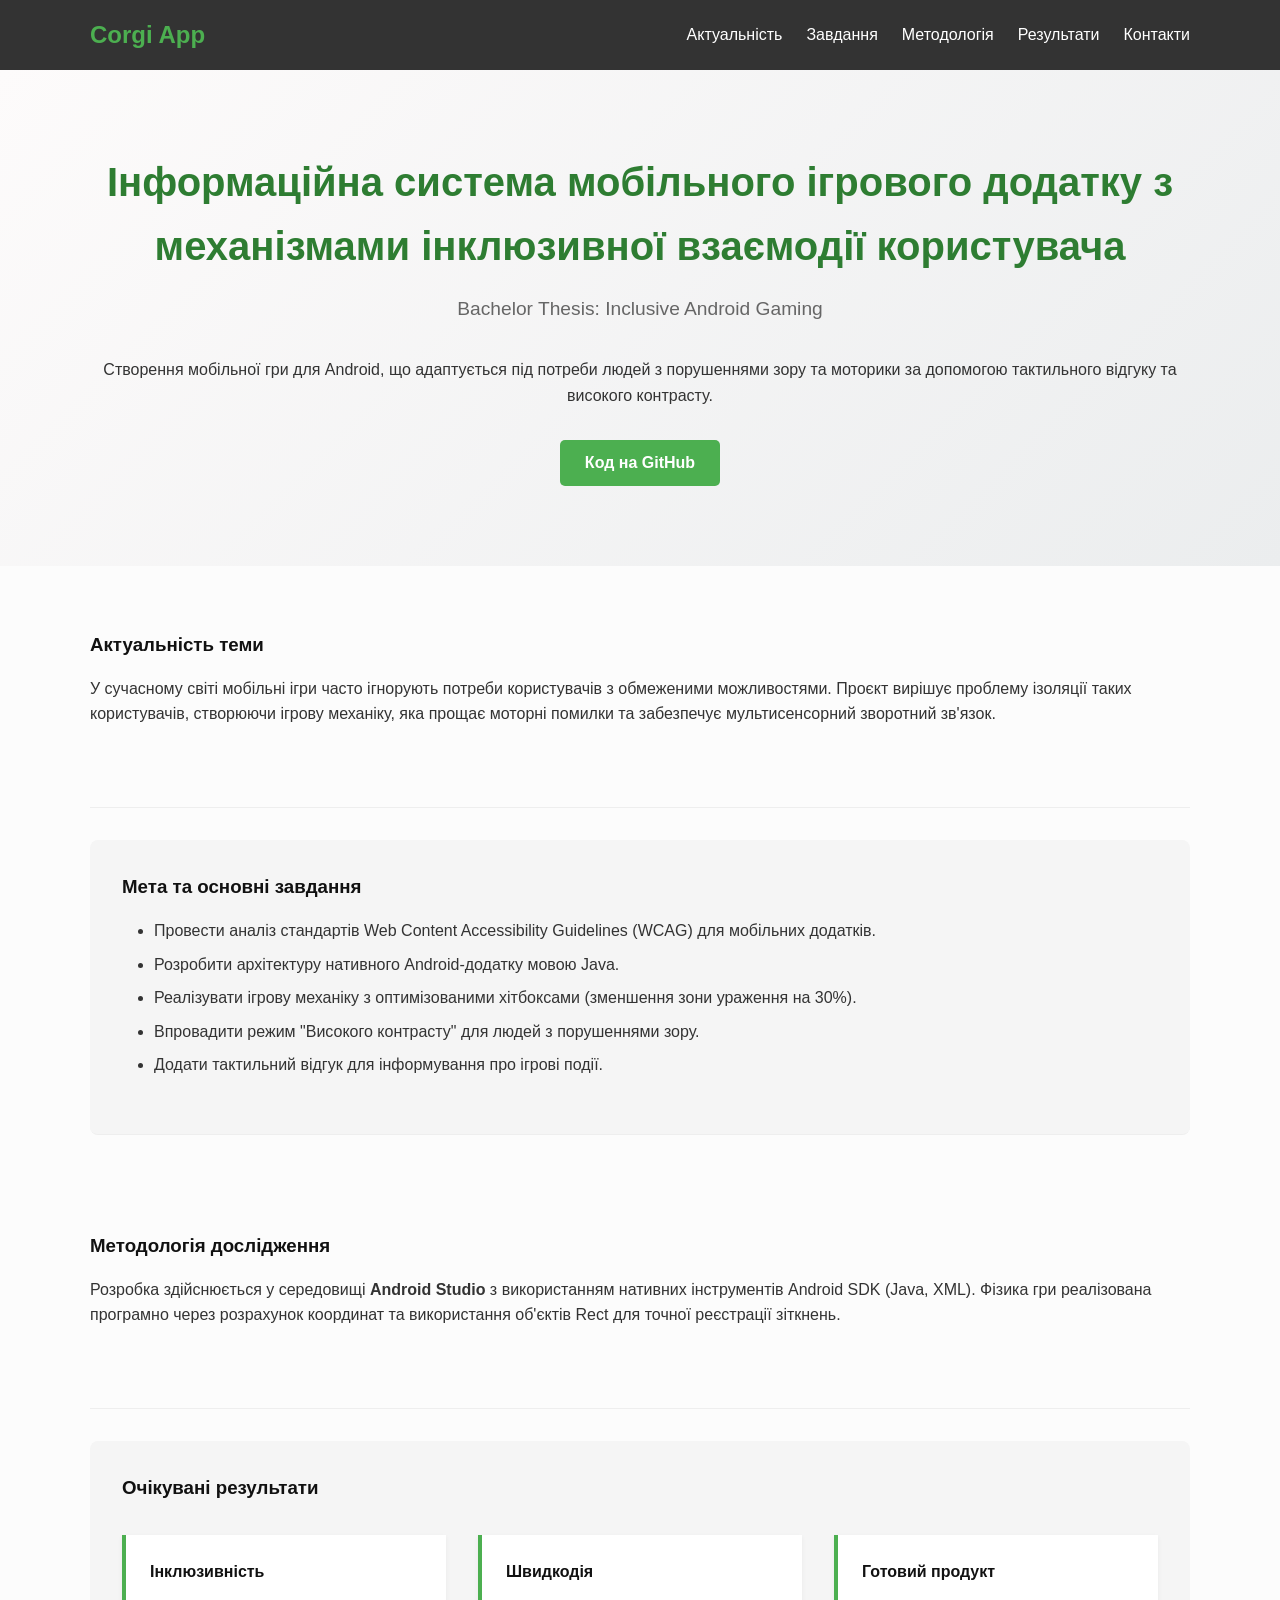
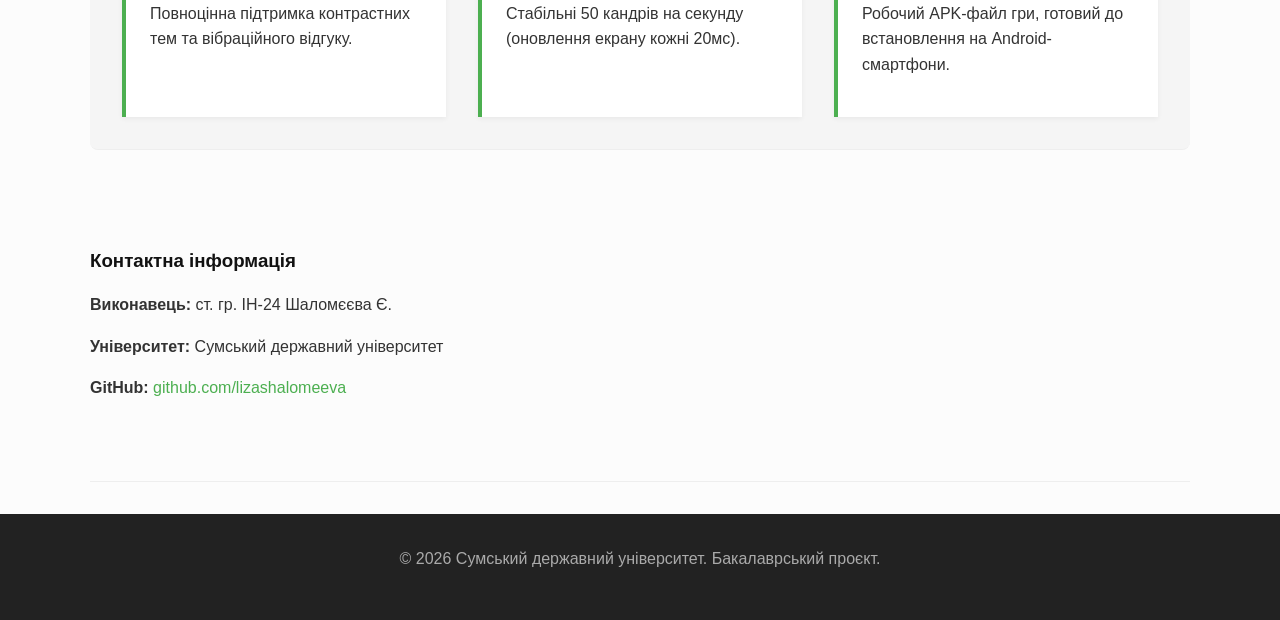
==== docs/index.html @ 4813f2b4 "chore(docs): initial setup with basic HTML structure and SEO configs" ====
<!DOCTYPE html>
<html lang="uk">
<head>
    <meta charset="UTF-8">
    <meta name="viewport" content="width=device-width, initial-scale=1.0">
    <title>Інклюзивна гра Коргі | Бакалаврська робота</title>

    <meta name="description" content="Розробка інформаційної системи мобільного ігрового додатку з механізмами інклюзивної взаємодії для платформи Android.">
    <meta name="keywords" content="Android, Java, Інклюзивність, Accessibility, Мобільна гра">
    <meta name="author" content="Шаломєєва Єлизавета">

    <meta property="og:type" content="website">
    <meta property="og:title" content="Інклюзивний мобільний додаток на платформі Android">
    <meta property="og:description" content="Бакалаврська робота: гра з високим контрастом та тактильним відгуком.">

    <link rel="icon" href="favicon.ico" type="image/x-icon">
    <link rel="stylesheet" href="style.css">

    <script type="application/ld+json">
    {
      "@context": "https://schema.org",
      "@type": "SoftwareApplication",
      "name": "Dino Inclusive Game (Corgi)",
      "operatingSystem": "Android",
      "applicationCategory": "GameApplication",
      "author": {
        "@type": "Person",
        "name": "Шаломєєва Єлизавета"
      },
      "description": "Мобільна гра з механізмами доступності для людей з порушеннями зору та моторики."
    }
    </script>
</head>
<body>
    <header role="banner">
        <div class="container header-content">
            <div class="logo-box">
                <span class="logo-text" aria-label="Логотип проєкту">Corgi App</span>
            </div>
            <nav role="navigation" aria-label="Головне меню">
                <ul>
                    <li><a href="#about">Актуальність</a></li>
                    <li><a href="#tasks">Завдання</a></li>
                    <li><a href="#methodology">Методологія</a></li>
                    <li><a href="#results">Результати</a></li>
                    <li><a href="#contacts">Контакти</a></li>
                </ul>
            </nav>
        </div>
    </header>

    <main role="main">
        <section id="hero" class="hero" aria-labelledby="hero-title">
            <div class="container">
                <h1 id="hero-title">Інформаційна система мобільного ігрового додатку з механізмами інклюзивної взаємодії користувача</h1>
                <h2 class="subtitle">Bachelor Thesis: Inclusive Android Gaming</h2>
                <p class="description">
                    Створення мобільної гри для Android, що адаптується під потреби людей з порушеннями зору та моторики за допомогою тактильного відгуку та високого контрасту.
                </p>
                <a href="https://github.com/lizashalomeeva/Dino_Inclusive_Game" class="btn" target="_blank" rel="noopener noreferrer">Код на GitHub</a>
            </div>
        </section>

        <section id="about" class="container section-block">
            <h3>Актуальність теми</h3>
            <p>
                У сучасному світі мобільні ігри часто ігнорують потреби користувачів з обмеженими можливостями. Проєкт вирішує проблему ізоляції таких користувачів, створюючи ігрову механіку, яка прощає моторні помилки та забезпечує мультисенсорний зворотний зв'язок.
            </p>
        </section>

        <section id="tasks" class="container section-block bg-light">
            <h3>Мета та основні завдання</h3>
            <ul class="task-list">
                <li>Провести аналіз стандартів Web Content Accessibility Guidelines (WCAG) для мобільних додатків.</li>
                <li>Розробити архітектуру нативного Android-додатку мовою Java.</li>
                <li>Реалізувати ігрову механіку з оптимізованими хітбоксами (зменшення зони ураження на 30%).</li>
                <li>Впровадити режим "Високого контрасту" для людей з порушеннями зору.</li>
                <li>Додати тактильний відгук для інформування про ігрові події.</li>
            </ul>
        </section>

        <section id="methodology" class="container section-block">
            <h3>Методологія дослідження</h3>
            <p>
                Розробка здійснюється у середовищі <strong>Android Studio</strong> з використанням нативних інструментів Android SDK (Java, XML). Фізика гри реалізована програмно через розрахунок координат та використання об'єктів Rect для точної реєстрації зіткнень.
            </p>
        </section>

        <section id="results" class="container section-block bg-light">
            <h3>Очікувані результати</h3>
            <div class="results-grid">
                <div class="result-item">
                    <h4>Інклюзивність</h4>
                    <p>Повноцінна підтримка контрастних тем та вібраційного відгуку.</p>
                </div>
                <div class="result-item">
                    <h4>Швидкодія</h4>
                    <p>Стабільні 50 кандрів на секунду (оновлення екрану кожні 20мс).</p>
                </div>
                <div class="result-item">
                    <h4>Готовий продукт</h4>
                    <p>Робочий APK-файл гри, готовий до встановлення на Android-смартфони.</p>
                </div>
            </div>
        </section>

        <section id="contacts" class="container section-block">
            <h3>Контактна інформація</h3>
            <div class="contact-info">
                <p><strong>Виконавець:</strong> ст. гр. ІН-24 Шаломєєва Є.</p>
                <p><strong>Університет:</strong> Сумський державний університет</p>
                <p><strong>GitHub:</strong> <a href="https://github.com/lizashalomeeva" target="_blank" rel="noopener noreferrer">github.com/lizashalomeeva</a></p>
            </div>
        </section>
    </main>

    <footer role="contentinfo">
        <div class="container">
            <p>© 2026 Сумський державний університет. Бакалаврський проєкт.</p>
        </div>
    </footer>
</body>
</html>
---- docs/style.css ----
/* CSS Reset / Normalize */
* { margin: 0; padding: 0; box-sizing: border-box; }
body { font-family: 'Segoe UI', Tahoma, Geneva, Verdana, sans-serif; line-height: 1.6; color: #333; background-color: #fcfcfc; }

/* Типографіка */
h1, h2, h3, h4 { margin-bottom: 1rem; color: #111; }
p { margin-bottom: 1rem; }
a { color: #4CAF50; text-decoration: none; }
a:hover { text-decoration: underline; }

/* Структура */
.container { width: 90%; max-width: 1100px; margin: 0 auto; }
.section-block { padding: 4rem 0; border-bottom: 1px solid #eee; }
.bg-light { background-color: #f5f5f5; border-radius: 8px; padding: 2rem; margin: 2rem auto; }

/* Header */
header { background: #333; color: #fff; padding: 1rem 0; position: sticky; top: 0; z-index: 100; }
.header-content { display: flex; justify-content: space-between; align-items: center; flex-wrap: wrap; }
.logo-text { font-size: 1.5rem; font-weight: bold; color: #4CAF50; }
nav ul { list-style: none; display: flex; gap: 1.5rem; }
nav a { color: #fff; }

/* Hero Section */
.hero { text-align: center; padding: 5rem 0; background: linear-gradient(135deg, #fdfbfb 0%, #ebedee 100%); }
.hero h1 { font-size: 2.5rem; color: #2E7D32; }
.subtitle { font-size: 1.2rem; color: #666; font-weight: normal; margin-bottom: 2rem; }
.btn { display: inline-block; padding: 10px 25px; background: #4CAF50; color: #fff; border-radius: 5px; font-weight: bold; margin-top: 1rem; }
.btn:hover { background: #388E3C; text-decoration: none; }

/* Lists & Grid */
.task-list { padding-left: 2rem; margin-bottom: 1.5rem; }
.task-list li { margin-bottom: 0.5rem; }
.results-grid { display: grid; grid-template-columns: repeat(auto-fit, minmax(250px, 1fr)); gap: 2rem; margin-top: 2rem; }
.result-item { background: #fff; padding: 1.5rem; border-left: 4px solid #4CAF50; box-shadow: 0 2px 5px rgba(0,0,0,0.05); }

/* Footer */
footer { background: #222; color: #aaa; text-align: center; padding: 2rem 0; margin-top: 2rem; }

/* Адаптивність (Responsiveness) */
@media (max-width: 768px) {
    .header-content { flex-direction: column; gap: 1rem; text-align: center; }
    nav ul { flex-wrap: wrap; justify-content: center; }
    .hero h1 { font-size: 1.8rem; }
}
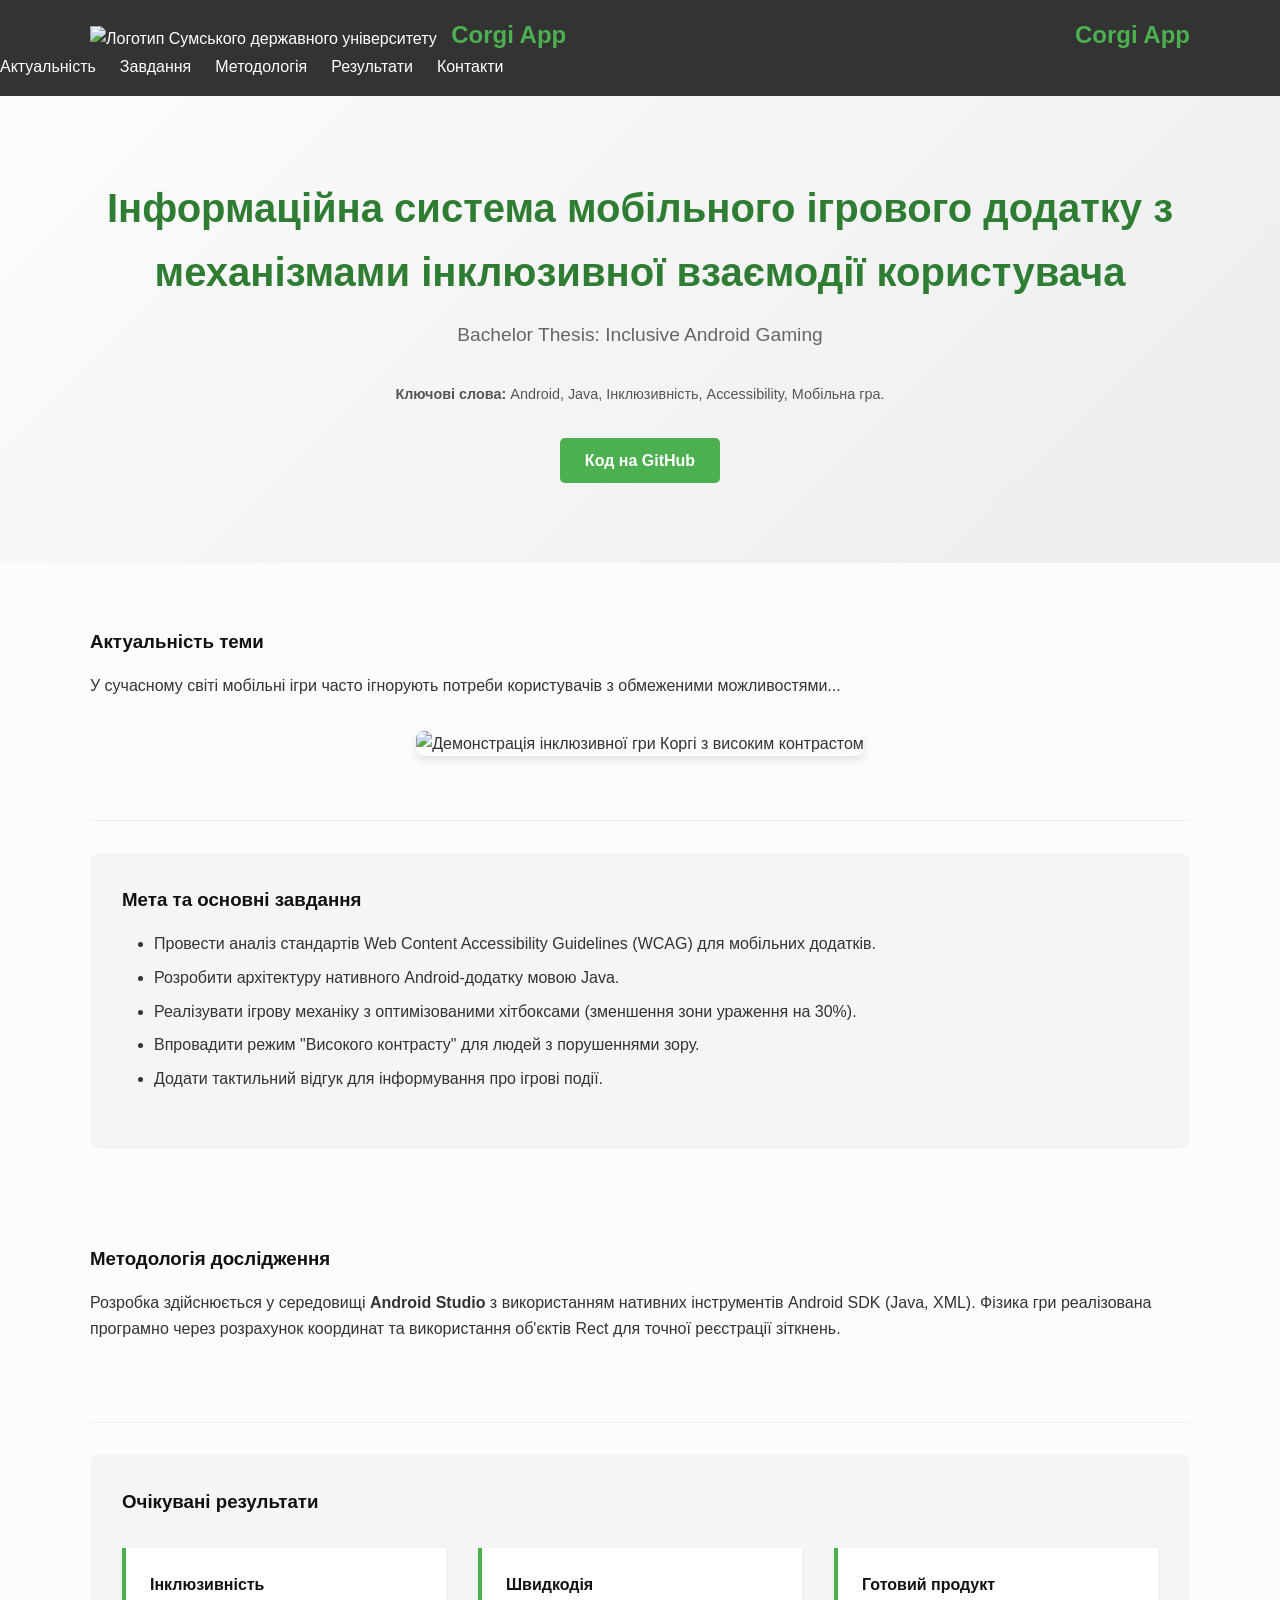
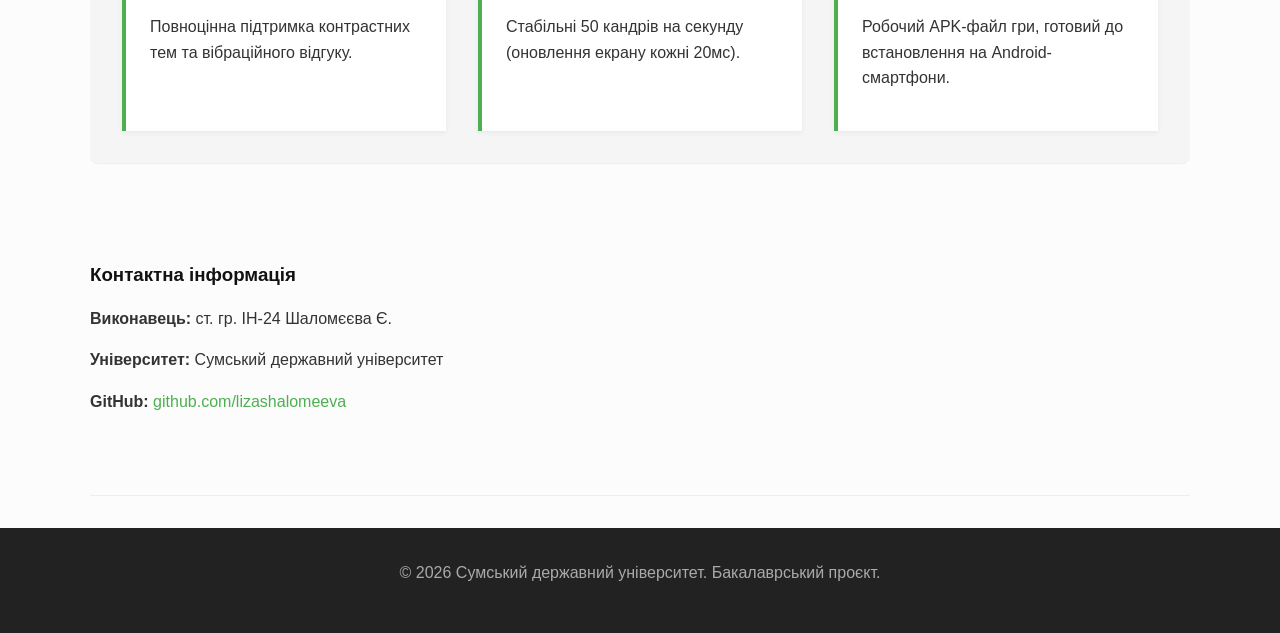
==== commit 718b58fa: "feat(docs): add favicons, responsive images, and visible keywords" ====
--- a/docs/index.html
+++ b/docs/index.html
@@ -13,6 +13,9 @@
     <meta property="og:title" content="Інклюзивний мобільний додаток на платформі Android">
     <meta property="og:description" content="Бакалаврська робота: гра з високим контрастом та тактильним відгуком.">
 
+    <link rel="icon" type="image/png" sizes="32x32" href="favicon-32x32.png">
+    <link rel="icon" type="image/png" sizes="16x16" href="favicon-16x16.png">
+    <link rel="apple-touch-icon" sizes="180x180" href="apple-touch-icon.png">
     <link rel="icon" href="favicon.ico" type="image/x-icon">
     <link rel="stylesheet" href="style.css">
 
@@ -35,6 +38,9 @@
     <header role="banner">
         <div class="container header-content">
             <div class="logo-box">
+                <img src="sumdu_logo.png" alt="Логотип Сумського державного університету" class="university-logo">
+                <span class="logo-text" aria-label="Логотип проєкту">Corgi App</span>
+            </div>
                 <span class="logo-text" aria-label="Логотип проєкту">Corgi App</span>
             </div>
             <nav role="navigation" aria-label="Головне меню">
@@ -54,18 +60,19 @@
             <div class="container">
                 <h1 id="hero-title">Інформаційна система мобільного ігрового додатку з механізмами інклюзивної взаємодії користувача</h1>
                 <h2 class="subtitle">Bachelor Thesis: Inclusive Android Gaming</h2>
-                <p class="description">
-                    Створення мобільної гри для Android, що адаптується під потреби людей з порушеннями зору та моторики за допомогою тактильного відгуку та високого контрасту.
-                </p>
-                <a href="https://github.com/lizashalomeeva/Dino_Inclusive_Game" class="btn" target="_blank" rel="noopener noreferrer">Код на GitHub</a>
+                <p class="keywords"><strong>Ключові слова:</strong> Android, Java, Інклюзивність, Accessibility, Мобільна гра.</p>
+                <a href="https://github.com/lizashalomeeva/Corgy_Inclusive_Game" class="btn" target="_blank" rel="noopener noreferrer">Код на GitHub</a>
             </div>
         </section>
 
         <section id="about" class="container section-block">
             <h3>Актуальність теми</h3>
             <p>
-                У сучасному світі мобільні ігри часто ігнорують потреби користувачів з обмеженими можливостями. Проєкт вирішує проблему ізоляції таких користувачів, створюючи ігрову механіку, яка прощає моторні помилки та забезпечує мультисенсорний зворотний зв'язок.
+                У сучасному світі мобільні ігри часто ігнорують потреби користувачів з обмеженими можливостями...
             </p>
+            <div class="visual-demonstration">
+                <img src="game_preview.jpg" alt="Демонстрація інклюзивної гри Коргі з високим контрастом" loading="lazy" class="responsive-img">
+            </div>
         </section>
 
         <section id="tasks" class="container section-block bg-light">
--- a/docs/style.css
+++ b/docs/style.css
@@ -41,4 +41,10 @@
     .header-content { flex-direction: column; gap: 1rem; text-align: center; }
     nav ul { flex-wrap: wrap; justify-content: center; }
     .hero h1 { font-size: 1.8rem; }
-}+}
+
+/* Адаптивні зображення та логотип */
+.university-logo { max-height: 40px; width: auto; vertical-align: middle; margin-right: 10px; }
+.visual-demonstration { text-align: center; margin-top: 2rem; }
+.responsive-img { max-width: 100%; height: auto; border-radius: 8px; box-shadow: 0 4px 8px rgba(0,0,0,0.1); }
+.keywords { font-size: 0.9rem; color: #555; margin-top: 1rem; }
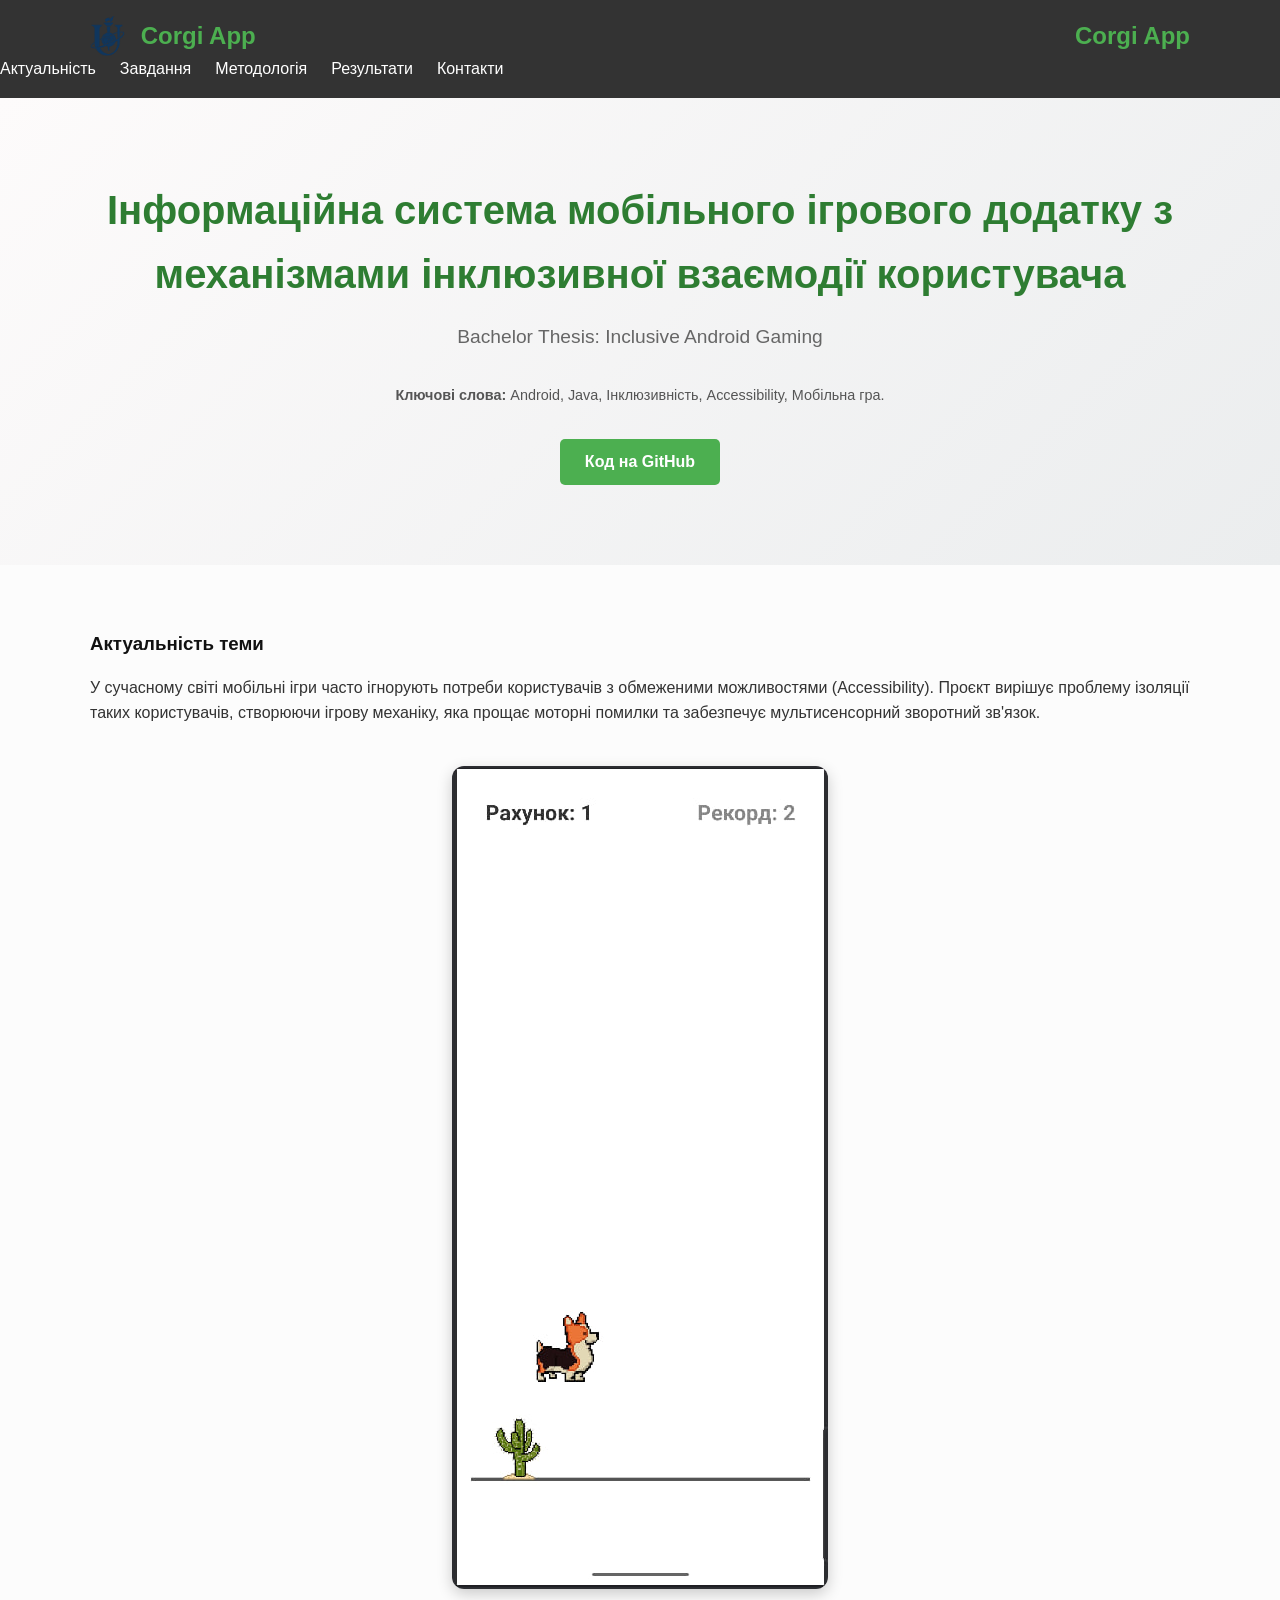
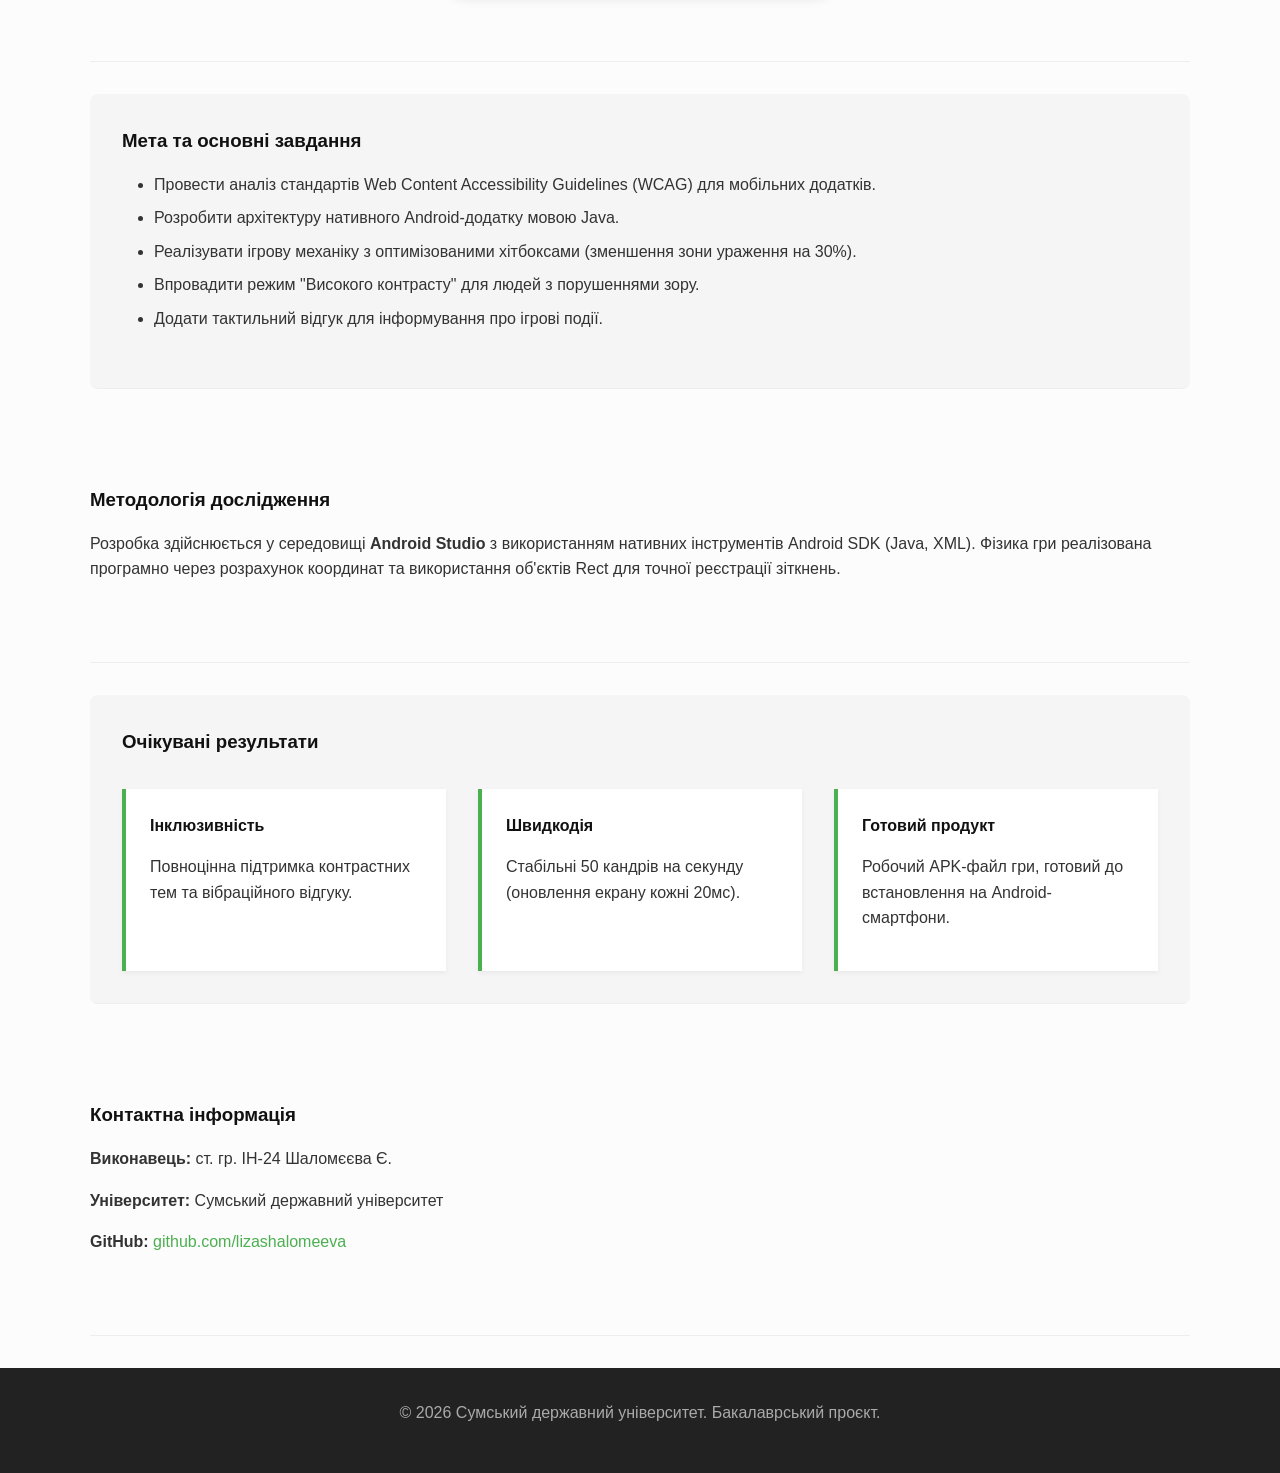
==== commit 218d5a20: "feat(docs): add university logo and game demonstration screenshot" ====
--- a/docs/index.html
+++ b/docs/index.html
@@ -68,10 +68,11 @@
         <section id="about" class="container section-block">
             <h3>Актуальність теми</h3>
             <p>
-                У сучасному світі мобільні ігри часто ігнорують потреби користувачів з обмеженими можливостями...
+                У сучасному світі мобільні ігри часто ігнорують потреби користувачів з обмеженими можливостями (Accessibility). Проєкт вирішує проблему ізоляції таких користувачів, створюючи ігрову механіку, яка прощає моторні помилки та забезпечує мультисенсорний зворотний зв'язок.
             </p>
+
             <div class="visual-demonstration">
-                <img src="game_preview.jpg" alt="Демонстрація інклюзивної гри Коргі з високим контрастом" loading="lazy" class="responsive-img">
+                <img src="game_demo.png" alt="Демонстрація інклюзивної гри Коргі з високим контрастом та тактильним відгуком" class="responsive-img" loading="lazy">
             </div>
         </section>
 
--- a/docs/style.css
+++ b/docs/style.css
@@ -47,4 +47,40 @@
 .university-logo { max-height: 40px; width: auto; vertical-align: middle; margin-right: 10px; }
 .visual-demonstration { text-align: center; margin-top: 2rem; }
 .responsive-img { max-width: 100%; height: auto; border-radius: 8px; box-shadow: 0 4px 8px rgba(0,0,0,0.1); }
-.keywords { font-size: 0.9rem; color: #555; margin-top: 1rem; }+.keywords { font-size: 0.9rem; color: #555; margin-top: 1rem; }
+
+/* Логотип університету в Header */
+.university-logo {
+    max-height: 40px; /* Задаємо фіксовану висоту, щоб не зламати шапку */
+    width: auto;      /* Ширина вираховується автоматично, зберігаючи пропорції */
+    vertical-align: middle; /* Вирівнювання по центру з текстом */
+    margin-right: 15px; /* Відступ від тексту Corgi App */
+}
+
+/* Оновлення контейнера логотипа для правильного вирівнювання */
+.logo-box {
+    display: flex;
+    align-items: center;
+}
+
+/* Контейнер для демонстрації гри */
+.visual-demonstration {
+    text-align: center; /* Центруємо картинку */
+    margin-top: 2.5rem; /* Відступ від тексту */
+}
+
+/* Спрайт гри (Адаптивне зображення) */
+.responsive-img {
+    max-width: 100%; /* Картинка ніколи не вилазить за межі екрана */
+    height: auto;    /* Зберігаємо пропорції при масштабуванні */
+    border-radius: 12px; /* Красиві закруглені кути */
+    box-shadow: 0 5px 15px rgba(0,0,0,0.2); /* Красива тінь */
+}
+
+/* Адаптація логотипа під мобільні пристрої */
+@media (max-width: 768px) {
+    .university-logo {
+        max-height: 30px; /* Зменшуємо логотип на малих екранах */
+        margin-right: 10px;
+    }
+}
